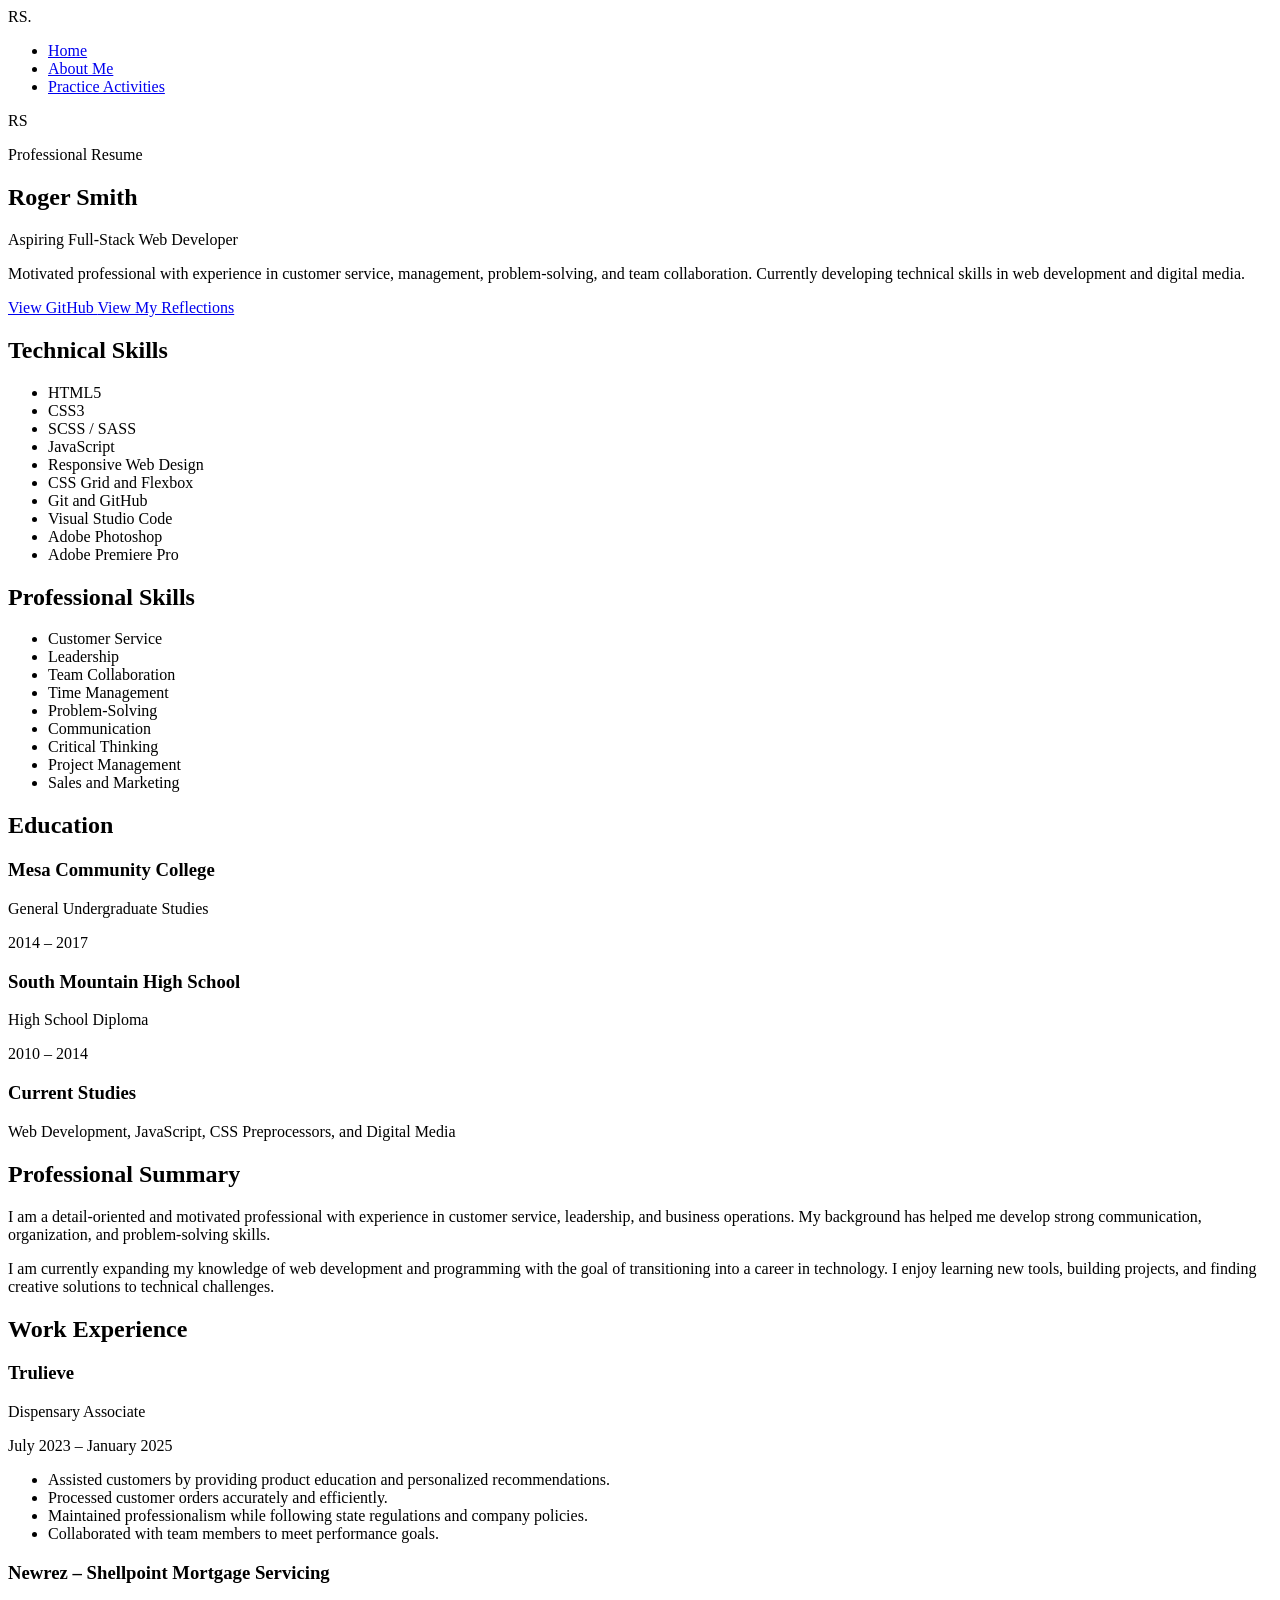
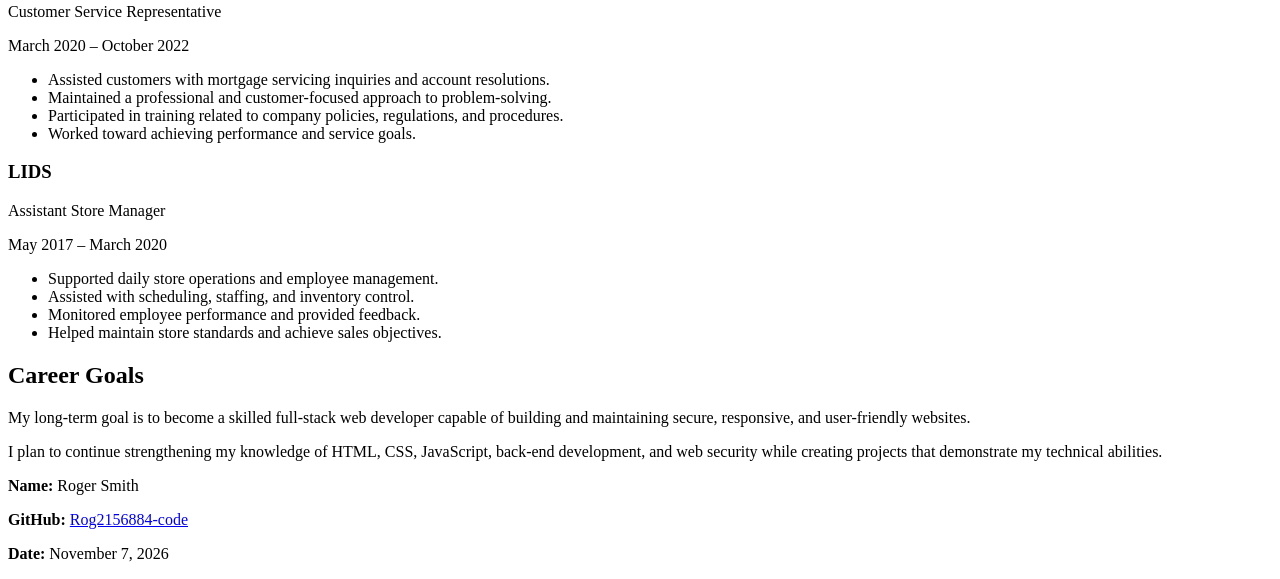
==== about.html @ 7864e5e4 "Applied Body Elements" ====
<!DOCTYPE html>
<html lang="en">
<head>
  <meta charset="UTF-8">
  <meta name="viewport" content="width=device-width, initial-scale=1.0">

  <!-- Page Metadata -->
  <title>About Me | Roger Smith</title>
  <meta name="author" content="Roger Smith">
  <meta name="description" content="Learn about Roger Smith's professional experience, technical skills, education, and career goals in web development.">
  <meta name="keywords" content="Roger Smith, Resume, Portfolio, Web Developer, HTML, CSS, JavaScript, Professional Experience">

  <!-- Open Graph Social Media Metadata -->
  <meta property="og:type" content="profile">
  <meta property="og:title" content="Roger Smith | Professional Resume">
  <meta property="og:description" content="Explore my professional background, technical skills, and web development journey.">
  <meta property="og:url" content="https://github.com/Rog2156884-code">

  <link rel="stylesheet" href="css/style.css">
</head>

<body>

  <header class="site-header">
    <div class="header-container">
      <div class="brand">RS<span>.</span></div>

      <nav aria-label="Main navigation">
        <ul>
          <li><a href="index.html">Home</a></li>
          <li><a href="about.html" class="active" aria-current="page">About Me</a></li>
          <li><a href="https://github.com/Rog2156884-code">Practice Activities</a></li>
        </ul>
      </nav>
    </div>
  </header>

  <main class="page-container">

    <!-- Profile Introduction -->
    <section class="profile-hero">

      <div class="avatar" role="img" aria-label="RS initials avatar for Roger Smith">
        RS
      </div>

      <div class="profile-info">
        <p class="eyebrow">Professional Resume</p>

        <h1>Roger Smith</h1>

        <p class="job-title">
          Aspiring Full-Stack Web Developer
        </p>

        <p>
          Motivated professional with experience
          in customer service, management,
          problem-solving, and team collaboration.
          Currently developing technical skills
          in web development and digital media.
        </p>

        <div class="profile-links">
          <a href="https://github.com/Rog2156884-code"
             target="_blank"
             rel="noopener noreferrer"
             class="btn btn-primary">
            View GitHub
          </a>

          <a href="index.html"
             class="btn btn-outline">
            View My Reflections
          </a>
        </div>
      </div>

    </section>

    <!-- Resume Layout -->
    <div class="resume-grid">

      <!-- Left Column -->
      <aside class="resume-sidebar">

        <section class="content-card">
          <h2>Technical Skills</h2>

          <ul class="skill-list">
            <li>HTML5</li>
            <li>CSS3</li>
            <li>SCSS / SASS</li>
            <li>JavaScript</li>
            <li>Responsive Web Design</li>
            <li>CSS Grid and Flexbox</li>
            <li>Git and GitHub</li>
            <li>Visual Studio Code</li>
            <li>Adobe Photoshop</li>
            <li>Adobe Premiere Pro</li>
          </ul>
        </section>

        <section class="content-card">
          <h2>Professional Skills</h2>

          <ul class="skill-list">
            <li>Customer Service</li>
            <li>Leadership</li>
            <li>Team Collaboration</li>
            <li>Time Management</li>
            <li>Problem-Solving</li>
            <li>Communication</li>
            <li>Critical Thinking</li>
            <li>Project Management</li>
            <li>Sales and Marketing</li>
          </ul>
        </section>

        <section class="content-card">
          <h2>Education</h2>

          <h3>Mesa Community College</h3>
          <p>General Undergraduate Studies</p>
          <p class="muted">2014 – 2017</p>

          <h3>South Mountain High School</h3>
          <p>High School Diploma</p>
          <p class="muted">2010 – 2014</p>

          <h3>Current Studies</h3>
          <p>
            Web Development, JavaScript,
            CSS Preprocessors, and Digital Media
          </p>
        </section>

      </aside>

      <!-- Right Column -->
      <div class="resume-main">

        <section class="content-card">
          <h2>Professional Summary</h2>

          <p>
            I am a detail-oriented and
            motivated professional with
            experience in customer service,
            leadership, and business operations.
            My background has helped me develop
            strong communication, organization,
            and problem-solving skills.
          </p>

          <p>
            I am currently expanding my
            knowledge of web development
            and programming with the goal
            of transitioning into a career
            in technology. I enjoy learning
            new tools, building projects,
            and finding creative solutions
            to technical challenges.
          </p>
        </section>

        <section class="content-card">
          <h2>Work Experience</h2>

          <article class="experience-item">
            <div class="experience-heading">
              <div>
                <h3>Trulieve</h3>
                <p class="job-title">
                  Dispensary Associate
                </p>
              </div>
              <span class="date-label">
                July 2023 – January 2025
              </span>
            </div>

            <ul>
              <li>
                Assisted customers by providing
                product education and personalized
                recommendations.
              </li>
              <li>
                Processed customer orders
                accurately and efficiently.
              </li>
              <li>
                Maintained professionalism
                while following state
                regulations and company policies.
              </li>
              <li>
                Collaborated with team members
                to meet performance goals.
              </li>
            </ul>
          </article>

          <article class="experience-item">
            <div class="experience-heading">
              <div>
                <h3>Newrez – Shellpoint Mortgage Servicing</h3>
                <p class="job-title">
                  Customer Service Representative
                </p>
              </div>
              <span class="date-label">
                March 2020 – October 2022
              </span>
            </div>

            <ul>
              <li>
                Assisted customers with
                mortgage servicing inquiries
                and account resolutions.
              </li>
              <li>
                Maintained a professional
                and customer-focused approach
                to problem-solving.
              </li>
              <li>
                Participated in training
                related to company policies,
                regulations, and procedures.
              </li>
              <li>
                Worked toward achieving
                performance and service goals.
              </li>
            </ul>
          </article>

          <article class="experience-item">
            <div class="experience-heading">
              <div>
                <h3>LIDS</h3>
                <p class="job-title">
                  Assistant Store Manager
                </p>
              </div>
              <span class="date-label">
                May 2017 – March 2020
              </span>
            </div>

            <ul>
              <li>
                Supported daily store
                operations and employee
                management.
              </li>
              <li>
                Assisted with scheduling,
                staffing, and inventory control.
              </li>
              <li>
                Monitored employee performance
                and provided feedback.
              </li>
              <li>
                Helped maintain store standards
                and achieve sales objectives.
              </li>
            </ul>
          </article>

        </section>

        <section class="content-card">
          <h2>Career Goals</h2>

          <p>
            My long-term goal is to become
            a skilled full-stack web developer
            capable of building and maintaining
            secure, responsive, and
            user-friendly websites.
          </p>

          <p>
            I plan to continue strengthening
            my knowledge of HTML, CSS,
            JavaScript, back-end development,
            and web security while creating
            projects that demonstrate my
            technical abilities.
          </p>
        </section>

      </div>

    </div>

  </main>

  <footer class="site-footer">
    <p><strong>Name:</strong> Roger Smith</p>
    <p>
      <strong>GitHub:</strong>
      <a href="https://github.com/Rog2156884-code">
        Rog2156884-code
      </a>
    </p>
    <p><strong>Date:</strong> November 7, 2026</p>
  </footer>

</body>
</html>
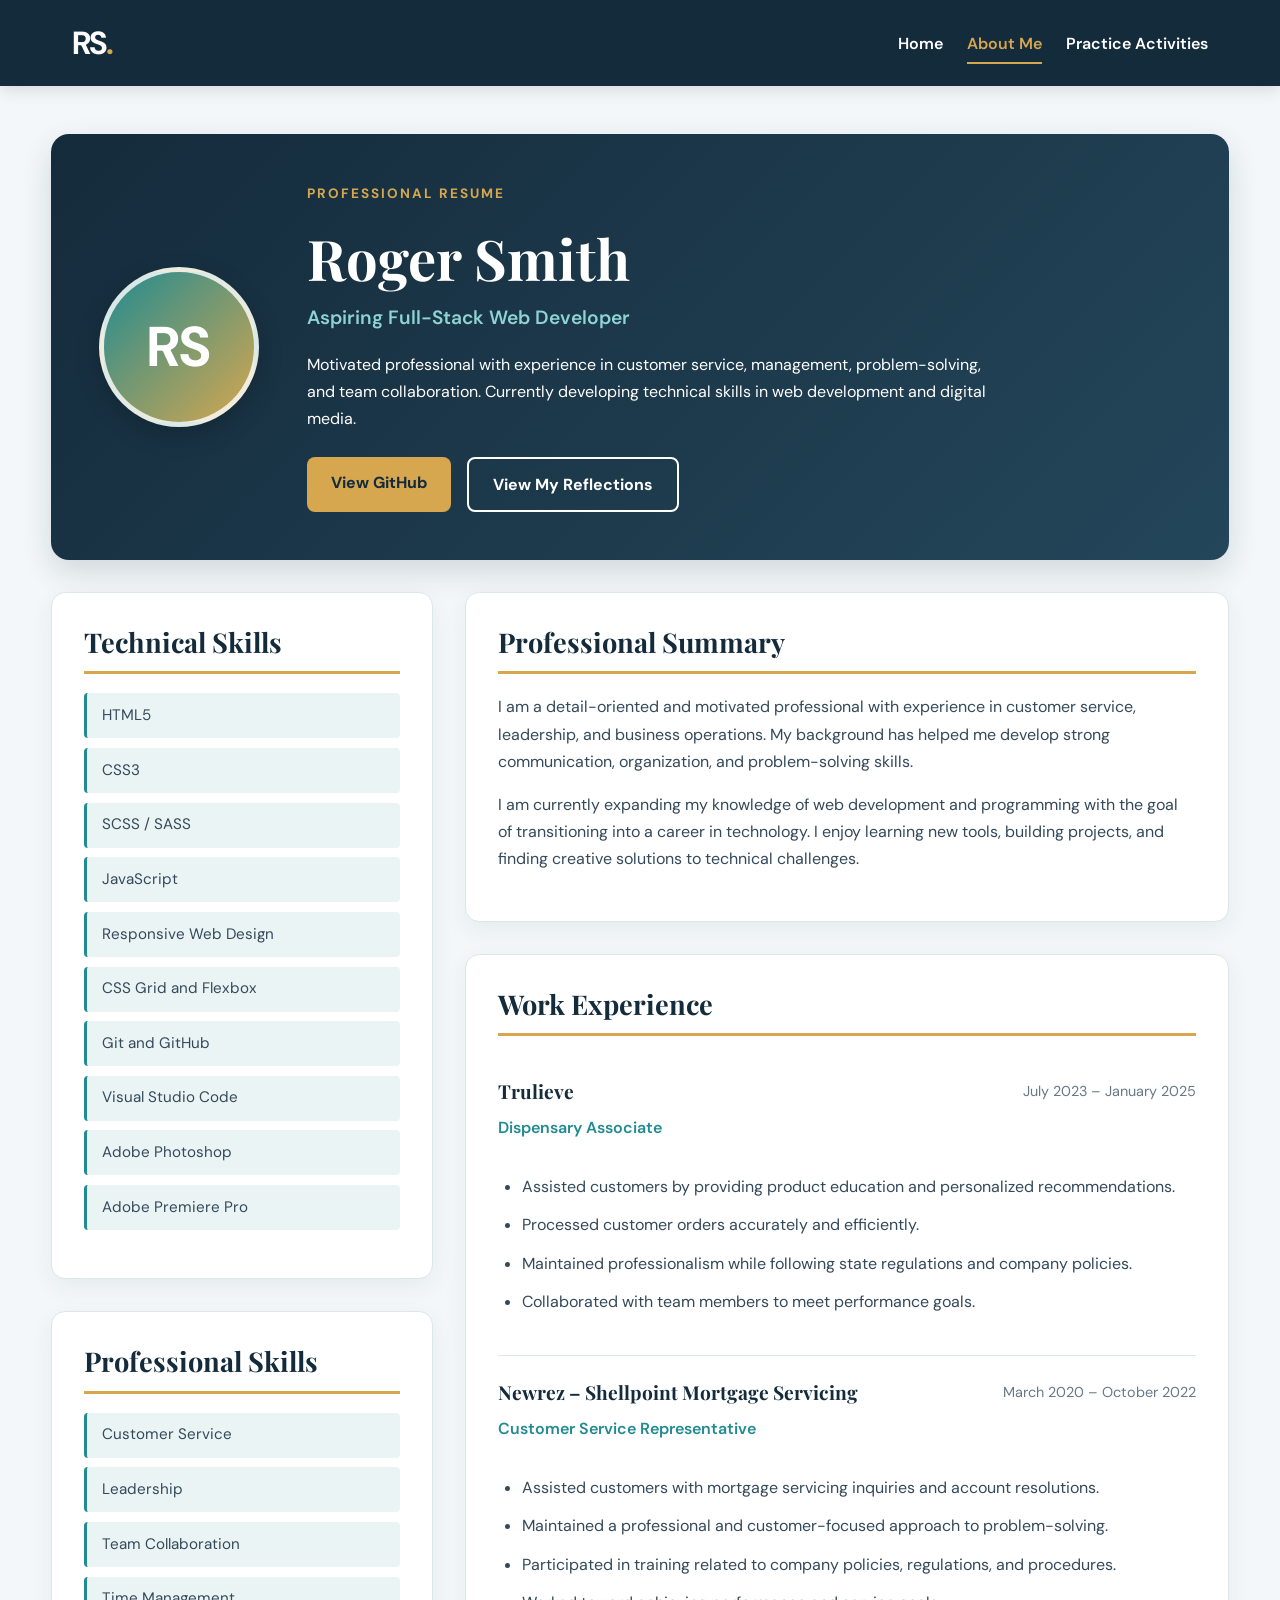
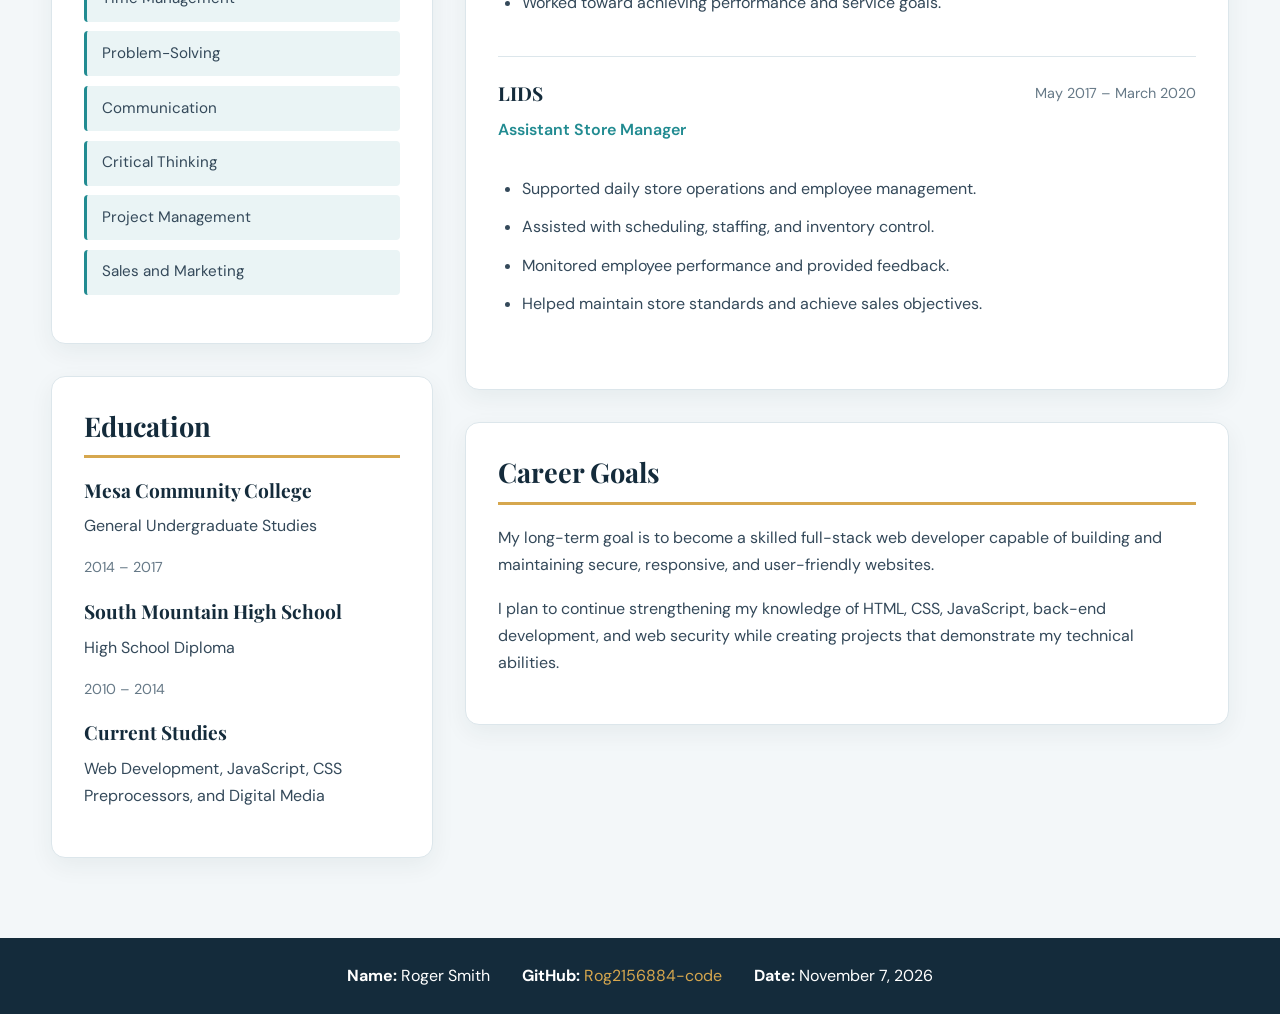
==== commit 6c0a2eff: "Inititated css styling and corrected invalid links" ====
--- a/about.html
+++ b/about.html
@@ -15,9 +15,9 @@
   <meta property="og:type" content="profile">
   <meta property="og:title" content="Roger Smith | Professional Resume">
   <meta property="og:description" content="Explore my professional background, technical skills, and web development journey.">
-  <meta property="og:url" content="https://github.com/Rog2156884-code">
-
-  <link rel="stylesheet" href="css/style.css">
+  <meta property="og:url" content="https://rsc-cis233da-in-v9.github.io/27491-L10-CIS233DA-PracticeActivities-Rog2156884-code/">
+
+  <link rel="stylesheet" href="css/styles.css">
 </head>
 
 <body>
@@ -30,7 +30,7 @@
         <ul>
           <li><a href="index.html">Home</a></li>
           <li><a href="about.html" class="active" aria-current="page">About Me</a></li>
-          <li><a href="https://github.com/Rog2156884-code">Practice Activities</a></li>
+          <li><a href="https://rsc-cis233da-in-v9.github.io/27491-L10-CIS233DA-PracticeActivities-Rog2156884-code/">Practice Activities</a></li>
         </ul>
       </nav>
     </div>
--- a/css/styles.css
+++ b/css/styles.css
@@ -0,0 +1,472 @@
+
+/* Google Fonts */
+@import url('https://fonts.googleapis.com/css2?family=DM+Sans:wght@400;500;600;700&family=Playfair+Display:wght@500;600;700&display=swap');
+
+/* Color Theme */
+:root {
+  --navy: #142b3b;
+  --navy-light: #24465a;
+  --teal: #218b91;
+  --gold: #d6a74e;
+  --background: #f3f7f9;
+  --white: #ffffff;
+  --text: #34495a;
+  --muted: #667987;
+  --border: #dce6eb;
+}
+
+/* Global Reset */
+* {
+  margin: 0;
+  padding: 0;
+  box-sizing: border-box;
+}
+
+html {
+  scroll-behavior: smooth;
+}
+
+body {
+  font-family: 'DM Sans', sans-serif;
+  background: var(--background);
+  color: var(--text);
+  line-height: 1.7;
+  min-height: 100vh;
+  display: flex;
+  flex-direction: column;
+}
+
+/* Typography */
+h1,
+h2,
+h3 {
+  font-family: 'Playfair Display', Georgia, serif;
+  color: var(--navy);
+  line-height: 1.3;
+}
+
+h1 {
+  font-size: 3.5rem;
+}
+
+h2 {
+  font-size: 1.7rem;
+  margin-bottom: 1.2rem;
+}
+
+h3 {
+  font-size: 1.2rem;
+  margin: 1.2rem 0 0.6rem;
+}
+
+p {
+  margin-bottom: 1rem;
+}
+
+a {
+  color: var(--teal);
+  transition: color 0.3s ease;
+}
+
+a:hover {
+  color: var(--navy);
+}
+
+/* Header and Navigation */
+.site-header {
+  background: var(--navy);
+  box-shadow: 0 4px 15px rgba(0,0,0,0.12);
+}
+
+.header-container {
+  max-width: 1200px;
+  margin: auto;
+  padding: 1rem 2rem;
+  display: flex;
+  align-items: center;
+  justify-content: space-between;
+  gap: 2rem;
+}
+
+.brand {
+  color: var(--white);
+  font-size: 2rem;
+  font-weight: 700;
+  letter-spacing: -2px;
+}
+
+.brand span {
+  color: var(--gold);
+}
+
+nav ul {
+  list-style: none;
+  display: flex;
+  gap: 1.5rem;
+}
+
+nav a {
+  color: var(--white);
+  text-decoration: none;
+  font-weight: 600;
+  padding: 0.5rem 0;
+  border-bottom: 2px solid transparent;
+  transition: all 0.3s ease;
+}
+
+nav a:hover,
+nav a.active {
+  color: var(--gold);
+  border-bottom-color: var(--gold);
+}
+
+/* Main Page Layout */
+.page-container {
+  width: 92%;
+  max-width: 1200px;
+  margin: 0 auto;
+  padding: 3rem 0;
+  flex: 1;
+}
+
+.page-intro {
+  text-align: center;
+  padding: 2rem 0 3rem;
+}
+
+.eyebrow {
+  color: var(--teal);
+  text-transform: uppercase;
+  font-size: 0.85rem;
+  font-weight: 700;
+  letter-spacing: 2px;
+}
+
+.intro-text {
+  max-width: 650px;
+  margin: 1rem auto 0;
+  font-size: 1.1rem;
+  color: var(--muted);
+}
+
+/* Cards */
+.content-card {
+  background: var(--white);
+  padding: 2rem;
+  border-radius: 14px;
+  border: 1px solid var(--border);
+  box-shadow: 0 8px 25px rgba(20,43,59,0.06);
+  margin-bottom: 2rem;
+  transition:
+    transform 0.3s ease,
+    box-shadow 0.3s ease;
+}
+
+.content-card:hover {
+  transform: translateY(-4px);
+  box-shadow: 0 12px 30px rgba(20,43,59,0.12);
+}
+
+.content-card h2 {
+  border-bottom: 3px solid var(--gold);
+  padding-bottom: 0.7rem;
+}
+
+.content-card ul,
+.content-card ol {
+  padding-left: 1.5rem;
+  margin-bottom: 1rem;
+}
+
+.content-card li {
+  margin-bottom: 0.7rem;
+}
+
+/* Reflection Lists */
+.reflection-list li {
+  padding-left: 0.4rem;
+}
+
+.reflection-list li::marker {
+  color: var(--teal);
+  font-weight: 700;
+}
+
+.learning-list li::marker {
+  color: var(--teal);
+}
+
+/* About Me Profile */
+.profile-hero {
+  background: linear-gradient(
+    135deg,
+    var(--navy),
+    var(--navy-light)
+  );
+  color: var(--white);
+  border-radius: 18px;
+  padding: 3rem;
+  margin-bottom: 2rem;
+  display: flex;
+  align-items: center;
+  gap: 3rem;
+  box-shadow: 0 12px 30px rgba(20,43,59,0.15);
+}
+
+.profile-hero h1 {
+  color: var(--white);
+  margin-bottom: 0.5rem;
+}
+
+.profile-hero .eyebrow {
+  color: var(--gold);
+}
+
+.profile-hero .job-title {
+  color: #8ed4d5;
+  font-size: 1.2rem;
+  font-weight: 600;
+}
+
+.profile-hero p {
+  max-width: 700px;
+}
+
+/* Graphical Avatar */
+.avatar {
+  width: 160px;
+  height: 160px;
+  flex-shrink: 0;
+  border-radius: 50%;
+  background: linear-gradient(
+    135deg,
+    var(--teal),
+    var(--gold)
+  );
+  border: 5px solid rgba(255,255,255,0.8);
+  display: flex;
+  align-items: center;
+  justify-content: center;
+  font-size: 3.5rem;
+  font-weight: 700;
+  color: var(--white);
+  box-shadow: 0 8px 25px rgba(0,0,0,0.2);
+  transition: transform 0.4s ease;
+}
+
+.avatar:hover {
+  transform: scale(1.07) rotate(3deg);
+}
+
+/* Buttons */
+.profile-links {
+  display: flex;
+  gap: 1rem;
+  flex-wrap: wrap;
+  margin-top: 1.5rem;
+}
+
+.btn {
+  display: inline-block;
+  padding: 0.75rem 1.5rem;
+  border-radius: 8px;
+  font-weight: 700;
+  text-decoration: none;
+  transition: all 0.3s ease;
+}
+
+.btn-primary {
+  background: var(--gold);
+  color: var(--navy);
+}
+
+.btn-outline {
+  border: 2px solid var(--white);
+  color: var(--white);
+}
+
+.btn:hover {
+  transform: translateY(-3px);
+}
+
+.btn-primary:hover {
+  background: var(--white);
+  color: var(--navy);
+}
+
+.btn-outline:hover {
+  background: var(--white);
+  color: var(--navy);
+}
+
+/* Resume Grid */
+.resume-grid {
+  display: grid;
+  grid-template-columns: 1fr 2fr;
+  gap: 2rem;
+  align-items: start;
+}
+
+.resume-sidebar,
+.resume-main {
+  min-width: 0;
+}
+
+/* Skills */
+.skill-list {
+  list-style: none;
+  padding-left: 0 !important;
+}
+
+.skill-list li {
+  background: #eaf4f5;
+  border-left: 3px solid var(--teal);
+  padding: 0.6rem 0.9rem;
+  border-radius: 4px;
+  margin-bottom: 0.6rem;
+  font-size: 0.95rem;
+  transition: transform 0.2s ease;
+}
+
+.skill-list li:hover {
+  transform: translateX(5px);
+}
+
+/* Experience */
+.experience-item {
+  padding: 1.5rem 0;
+  border-bottom: 1px solid var(--border);
+}
+
+.experience-item:last-child {
+  border-bottom: none;
+}
+
+.experience-heading {
+  display: flex;
+  justify-content: space-between;
+  align-items: flex-start;
+  gap: 1rem;
+  margin-bottom: 1rem;
+}
+
+.experience-heading h3 {
+  margin-top: 0;
+}
+
+.job-title {
+  color: var(--teal);
+  font-weight: 600;
+}
+
+.date-label {
+  color: var(--muted);
+  font-size: 0.9rem;
+  white-space: nowrap;
+}
+
+.muted {
+  color: var(--muted);
+  font-size: 0.9rem;
+}
+
+/* Footer */
+.site-footer {
+  background: var(--navy);
+  color: var(--white);
+  padding: 1.5rem 2rem;
+  display: flex;
+  justify-content: center;
+  align-items: center;
+  flex-wrap: wrap;
+  gap: 1rem 2rem;
+  text-align: center;
+}
+
+.site-footer p {
+  margin: 0;
+}
+
+.site-footer a {
+  color: var(--gold);
+  text-decoration: none;
+}
+
+.site-footer a:hover {
+  text-decoration: underline;
+}
+
+/* Tablet Layout */
+@media (max-width: 900px) {
+  .resume-grid {
+    grid-template-columns: 1fr;
+  }
+
+  .profile-hero {
+    gap: 2rem;
+    padding: 2rem;
+  }
+
+  .experience-heading {
+    flex-direction: column;
+    gap: 0.3rem;
+  }
+}
+
+/* Mobile Layout */
+@media (max-width: 600px) {
+  .header-container {
+    flex-direction: column;
+    gap: 1rem;
+  }
+
+  nav ul {
+    flex-wrap: wrap;
+    justify-content: center;
+    gap: 1rem;
+  }
+
+  .page-container {
+    padding: 1.5rem 0;
+  }
+
+  .page-intro {
+    padding: 1.5rem 0 2rem;
+  }
+
+  .content-card {
+    padding: 1.4rem;
+  }
+
+  .profile-hero {
+    flex-direction: column;
+    text-align: center;
+    padding: 2rem 1.5rem;
+  }
+
+  .avatar {
+    width: 120px;
+    height: 120px;
+    font-size: 2.5rem;
+  }
+
+  .profile-links {
+    justify-content: center;
+  }
+
+  .site-footer {
+    flex-direction: column;
+    gap: 0.5rem;
+  }
+}
+
+/* Reduced Motion Accessibility */
+@media (prefers-reduced-motion: reduce) {
+  *,
+  *::before,
+  *::after {
+    scroll-behavior: auto !important;
+    transition: none !important;
+    animation: none !important;
+  }
+}
